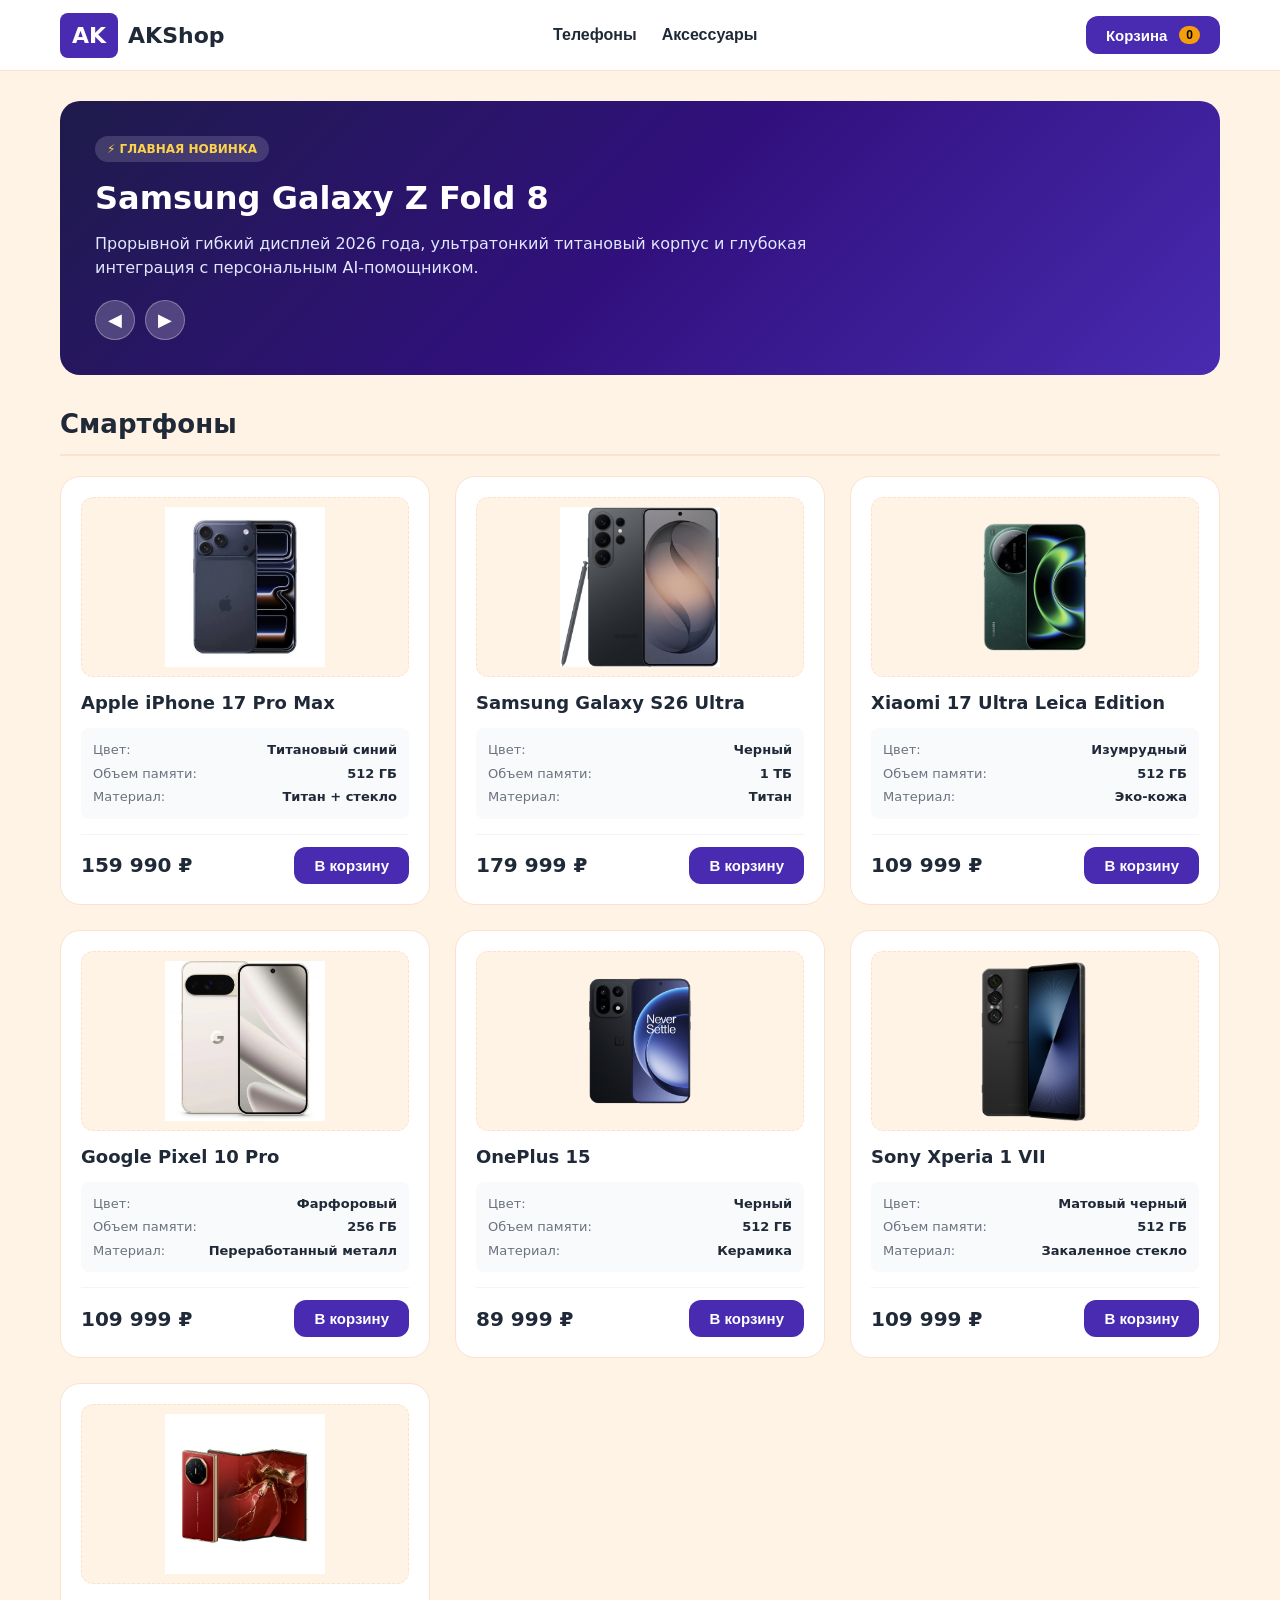
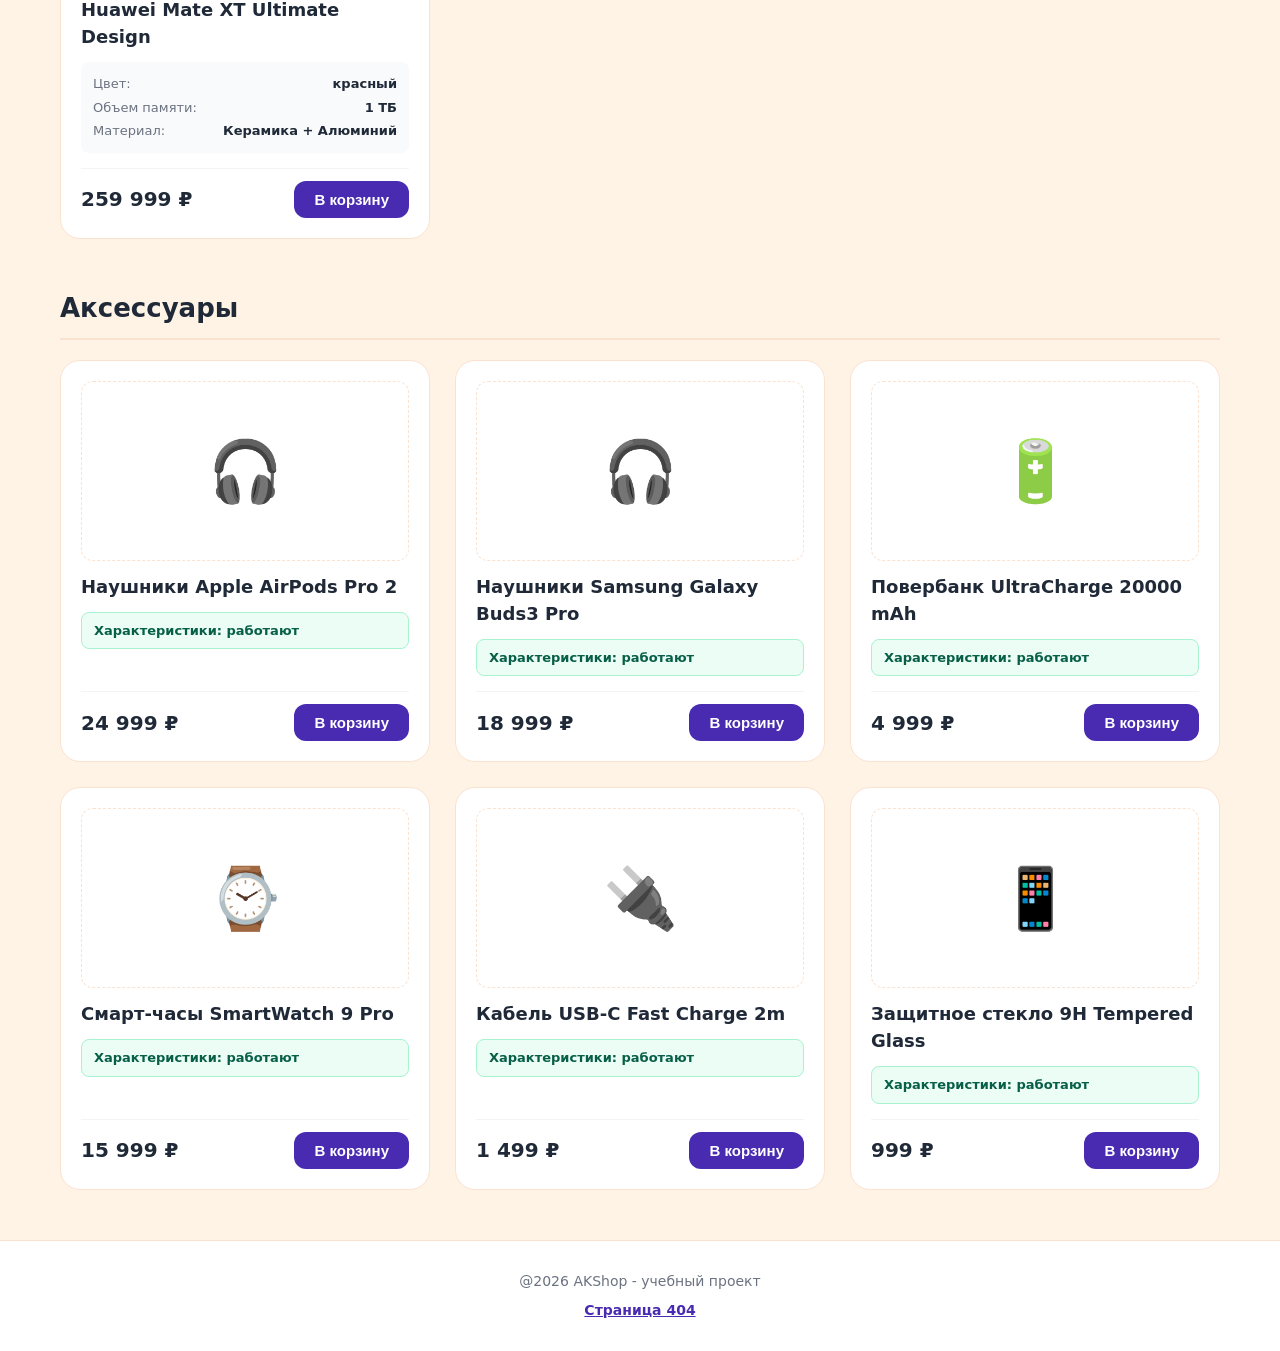
==== index.html @ 3157ddd4 "Rename aks.html to index.html" ====
<!DOCTYPE html>
<html lang="ru">
<head>
  <meta charset="UTF-8">
  <meta name="viewport" content="width=device-width, initial-scale=1.0">
  <title>AKShop — Интернет-магазин электроники</title>
  <link rel="stylesheet" href="style.css">
</head>
<body>

  <header>
    <div class="container header-inner">
      <div class="logo" id="logo-btn">
        <span class="logo-badge">AK</span>
        <span>AKShop</span>
      </div>

      <nav class="nav-links">
        <button class="nav-link" id="nav-phones">Телефоны</button>
        <button class="nav-link" id="nav-accessories">Аксессуары</button>
      </nav>

      <button class="btn" id="open-cart-btn">
        <span>Корзина</span>
        <span class="cart-badge" id="cart-count">0</span>
      </button>
    </div>
  </header>

  <main class="container" id="shop-view">
    

    <section class="news-slider">
      <div class="slider-content">
        <div class="slider-text">
          <span class="slider-tag">⚡ Главная Новинка</span>
          <h2 class="slider-title" id="slide-title">Samsung Galaxy Z Fold 8</h2>
          <p class="slider-desc" id="slide-desc">
            Прорывной гибкий дисплей 2026 года, ультратонкий титановый корпус и глубокая интеграция с персональным AI-помощником.
          </p>
          <div class="slider-controls">
            <button class="slider-arrow" id="prev-slide-btn">◀</button>
            <button class="slider-arrow" id="next-slide-btn">▶</button>
          </div>
        </div>
      </div>
    </section>

    
    <section id="phones-section">
      <div class="section-title">
        <span>Смартфоны</span>
      </div>
      <div class="product-grid" id="phones-grid"></div>
    </section>

    
    <section id="accessories-section">
      <div class="section-title">
        <span>Аксессуары</span>
      </div>
      <div class="product-grid" id="accessories-grid"></div>
    </section>

  </main>

  <main class="container hidden" id="view-404">
    <div class="page-404">
      <div class="code-404">404</div>
      <h1 style="font-size: 28px; font-weight: 800; margin-bottom: 10px;">Страница не найдена</h1>
      <p style="color: var(--text-muted); margin-bottom: 25px;">К сожалению, запрашиваемый ресурс не существует или был удален.</p>
      <button class="btn" id="back-home-btn">Вернуться на главную</button>
    </div>
  </main>

  <div class="modal-overlay hidden" id="cart-modal">
    <div class="modal-card">
      <div class="modal-header">
        <div class="modal-title" id="modal-header-text">Ваша корзина</div>
        <button class="close-btn" id="close-modal-btn">✕</button>
      </div>

      
      <div id="cart-items-view">
        <div class="modal-body" id="cart-items-list"></div>
        <div class="modal-footer" id="cart-footer">
          <div class="total-row">
            <span>Итого:</span>
            <span id="cart-total-price" style="color: var(--primary);">0 ₽</span>
          </div>
          <button class="btn" id="checkout-btn" style="width: 100%; padding: 14px;">Оформить заказ</button>
        </div>
      </div>


      <div class="modal-body hidden" id="order-success-view">
        <div class="order-success-box">
          <div style="font-size: 50px; margin-bottom: 10px;">✅</div>
          <h2 style="font-size: 22px; font-weight: 800;">Спасибо за ваш заказ!</h2>
          <p style="color: var(--text-muted); font-size: 14px; margin-top: 5px;">Ваша заявка успешно принята в обработку.</p>
          
          <div class="order-number" id="generated-order-num">Ваш заказ №0000-0000-0000</div>
          
          <button class="btn" id="finish-order-btn" style="width: 100%;">Закрыть и очистить корзину</button>
        </div>
      </div>
    </div>
  </div>


  <div class="toast hidden" id="toast-msg">Товар добавлен!</div>

  <footer>
    <div class="container">
      <p>@2026 AKShop - учебный проект</p>
      <a class="footer-link" id="link-404">Страница 404</a>
    </div>
  </footer>
  <script src="script.js"></script>
</body>
</html>
---- style.css ----
:root {
  --primary: #482bb0;
  --primary-hover: #371e8a;
  --primary-light: #efeafc;
  --bg-peach: #fff3e6;
  --card-bg: #ffffff;
  --border-color: #fbe2d0;
  --text-main: #1f2937;
  --text-muted: #6b7280;
  --success-bg: #ecfdf5;
  --success-text: #065f46;
  --radius-lg: 20px;
  --radius-md: 12px;
  --radius-sm: 8px;
}

* {
  box-sizing: border-box;
  margin: 0;
  padding: 0;
  animation: none !important;
  transition: background-color 0.15s ease, color 0.15s ease, border-color 0.15s ease, box-shadow 0.15s ease !important;
  transform: none !important;
}

body {
  background-color: var(--bg-peach);
  color: var(--text-main);
  font-family: system-ui, -apple-system, BlinkMacSystemFont, 'Segoe UI', Roboto, Helvetica, Arial, sans-serif;
  min-height: 100vh;
  display: flex;
  flex-direction: column;
  line-height: 1.5;
}

.container {
  max-width: 1200px;
  margin: 0 auto;
  padding: 0 20px;
  width: 100%;
}

.hidden {
  display: none !important;
}

header {
  background-color: #ffffff;
  border-bottom: 1px solid var(--border-color);
  position: sticky;
  top: 0;
  z-index: 100;
}

.header-inner {
  display: flex;
  align-items: center;
  justify-content: space-between;
  height: 70px;
}

.logo {
  display: flex;
  align-items: center;
  gap: 10px;
  cursor: pointer;
  font-size: 22px;
  font-weight: 800;
  color: var(--text-main);
  text-decoration: none;
}

.logo-badge {
  background-color: var(--primary);
  color: #ffffff;
  padding: 6px 12px;
  border-radius: var(--radius-sm);
  font-weight: 900;
}

.nav-links {
  display: flex;
  gap: 25px;
}

.nav-link {
  background: none;
  border: none;
  color: var(--text-main);
  font-size: 16px;
  font-weight: 600;
  cursor: pointer;
}

.nav-link:hover {
  color: var(--primary);
}

.btn {
  display: inline-flex;
  align-items: center;
  justify-content: center;
  gap: 8px;
  padding: 10px 20px;
  background-color: var(--primary);
  color: #ffffff;
  border: none;
  border-radius: var(--radius-md);
  font-size: 15px;
  font-weight: 600;
  cursor: pointer;
}

.btn:hover {
  background-color: var(--primary-hover);
}

.cart-badge {
  background-color: #f59e0b;
  color: #000000;
  font-size: 12px;
  font-weight: 800;
  padding: 2px 7px;
  border-radius: 999px;
  margin-left: 4px;
}

.news-slider {
  background: linear-gradient(135deg, #1e1b4b 0%, #31107d 50%, var(--primary) 100%);
  color: #ffffff;
  border-radius: var(--radius-lg);
  padding: 35px;
  margin: 30px 0;
  position: relative;
}

.slider-content {
  display: flex;
  justify-content: space-between;
  align-items: center;
  gap: 20px;
}

.slider-text {
  max-width: 750px;
}

.slider-tag {
  display: inline-block;
  background-color: rgba(255, 255, 255, 0.15);
  color: #fcd34d;
  font-size: 12px;
  font-weight: 700;
  text-transform: uppercase;
  padding: 4px 12px;
  border-radius: 999px;
  margin-bottom: 12px;
}

.slider-title {
  font-size: 32px;
  font-weight: 800;
  margin-bottom: 10px;
}

.slider-desc {
  font-size: 16px;
  color: #e0e7ff;
  margin-bottom: 20px;
}

.slider-controls {
  display: flex;
  gap: 10px;
  margin-top: 15px;
}

.slider-arrow {
  background-color: rgba(255, 255, 255, 0.2);
  color: #ffffff;
  border: 1px solid rgba(255, 255, 255, 0.3);
  width: 40px;
  height: 40px;
  border-radius: 50%;
  cursor: pointer;
  font-size: 18px;
  display: flex;
  align-items: center;
  justify-content: center;
}

.slider-arrow:hover {
  background-color: #ffffff;
  color: var(--primary);
}

.section-title {
  font-size: 26px;
  font-weight: 800;
  margin-bottom: 20px;
  padding-bottom: 10px;
  border-bottom: 2px solid var(--border-color);
  display: flex;
  justify-content: space-between;
  align-items: flex-end;
}

.section-subtitle {
  font-size: 14px;
  color: var(--text-muted);
  font-weight: 500;
}

.product-grid {
  display: grid;
  grid-template-columns: repeat(3, 1fr);
  gap: 25px;
  margin-bottom: 50px;
}

@media (max-width: 900px) {
  .product-grid {
    grid-template-columns: repeat(2, 1fr);
  }
}

@media (max-width: 600px) {
  .product-grid {
    grid-template-columns: 1fr;
  }
}

.product-card {
  background-color: var(--card-bg);
  border: 1px solid var(--border-color);
  border-radius: var(--radius-lg);
  padding: 20px;
  display: flex;
  flex-direction: column;
  justify-content: space-between;
}

.product-card:hover {
  border-color: var(--primary);
}

.photo-placeholder {
  background-color: var(--bg-peach);
  border: 1px dashed var(--border-color);
  border-radius: var(--radius-md);
  height: 180px;
  display: flex;
  flex-direction: column;
  align-items: center;
  justify-content: center;
  margin-bottom: 15px;
  color: var(--text-muted);
  font-size: 13px;
  text-align: center;
  padding: 10px;
}

.phone-icon-mock {
  font-size: 40px;
  margin-bottom: 8px;
}

.phone-img {
  width: 100%;
  height: 160px;
  object-fit: contain;
  display: block;
}

.photo-placeholder {
  display: flex;
  align-items: center;
  justify-content: center;
  overflow: hidden;
  margin-bottom: 12px;
}

.emoji-box {
  font-size: 60px;
}

.product-name {
  font-size: 18px;
  font-weight: 700;
  margin-bottom: 12px;
  color: var(--text-main);
}

.spec-list {
  background-color: #f9fafb;
  border-radius: var(--radius-sm);
  padding: 12px;
  margin-bottom: 15px;
  font-size: 13px;
}

.spec-item {
  display: flex;
  justify-content: space-between;
  margin-bottom: 4px;
}

.spec-item:last-child {
  margin-bottom: 0;
}

.spec-label {
  color: var(--text-muted);
}

.spec-value {
  font-weight: 600;
  color: var(--text-main);
}

.work-badge {
  background-color: var(--success-bg);
  color: var(--success-text);
  padding: 8px 12px;
  border-radius: var(--radius-sm);
  font-size: 13px;
  font-weight: 700;
  margin-bottom: 15px;
  display: block;
  border: 1px solid #a7f3d0;
}

.card-footer {
  display: flex;
  align-items: center;
  justify-content: space-between;
  padding-top: 12px;
  border-top: 1px solid #f3f4f6;
}

.price {
  font-size: 20px;
  font-weight: 800;
  color: var(--text-main);
}

.modal-overlay {
  position: fixed;
  top: 0;
  left: 0;
  width: 100%;
  height: 100%;
  background-color: rgba(0, 0, 0, 0.5);
  z-index: 1000;
  display: flex;
  align-items: center;
  justify-content: center;
  padding: 20px;
}

.modal-card {
  background-color: var(--card-bg);
  border-radius: var(--radius-lg);
  max-width: 550px;
  width: 100%;
  max-height: 90vh;
  display: flex;
  flex-direction: column;
  overflow: hidden;
  border: 1px solid var(--border-color);
}

.modal-header {
  padding: 20px;
  background-color: var(--bg-peach);
  border-bottom: 1px solid var(--border-color);
  display: flex;
  justify-content: space-between;
  align-items: center;
}

.modal-title {
  font-size: 20px;
  font-weight: 800;
}

.close-btn {
  background: none;
  border: none;
  font-size: 22px;
  cursor: pointer;
  color: var(--text-muted);
}

.close-btn:hover {
  color: var(--text-main);
}

.modal-body {
  padding: 20px;
  overflow-y: auto;
  flex-grow: 1;
}

.cart-item {
  display: flex;
  align-items: center;
  justify-content: space-between;
  padding: 12px 0;
  border-bottom: 1px solid #f3f4f6;
}

.cart-item-info {
  display: flex;
  align-items: center;
  gap: 12px;
}

.cart-item-title {
  font-weight: 700;
  font-size: 14px;
}

.cart-item-price {
  font-size: 13px;
  color: var(--text-muted);
}

.qty-controls {
  display: flex;
  align-items: center;
  gap: 8px;
}

.qty-btn {
  width: 28px;
  height: 28px;
  background-color: #f3f4f6;
  border: 1px solid #e5e7eb;
  border-radius: var(--radius-sm);
  cursor: pointer;
  font-weight: 800;
}

.qty-btn:hover {
  background-color: #e5e7eb;
}

.delete-btn {
  background: none;
  border: none;
  color: #ef4444;
  cursor: pointer;
  font-size: 16px;
  margin-left: 10px;
}

.delete-btn:hover {
  color: #dc2626;
}

.modal-footer {
  padding: 20px;
  background-color: var(--bg-peach);
  border-top: 1px solid var(--border-color);
}

.total-row {
  display: flex;
  justify-content: space-between;
  align-items: center;
  margin-bottom: 15px;
  font-size: 18px;
  font-weight: 800;
}

.order-success-box {
  text-align: center;
  padding: 30px 10px;
}

.order-number {
  background-color: var(--bg-peach);
  border: 2px dashed var(--primary);
  padding: 15px;
  border-radius: var(--radius-md);
  font-size: 18px;
  font-weight: 800;
  color: var(--primary);
  margin: 20px 0;
}

footer {
  background-color: #ffffff;
  border-top: 1px solid var(--border-color);
  padding: 30px 0;
  margin-top: auto;
  text-align: center;
  font-size: 14px;
  color: var(--text-muted);
}

.footer-link {
  color: var(--primary);
  font-weight: 700;
  text-decoration: underline;
  cursor: pointer;
  display: inline-block;
  margin-top: 8px;
}

.footer-link:hover {
  color: var(--primary-hover);
}

.page-404 {
  text-align: center;
  padding: 80px 20px;
  margin: auto 0;
}

.code-404 {
  font-size: 96px;
  font-weight: 900;
  color: var(--primary);
  line-height: 1;
  margin-bottom: 10px;
}

.toast {
  position: fixed;
  bottom: 20px;
  right: 20px;
  background-color: #1f2937;
  color: #ffffff;
  padding: 12px 20px;
  border-radius: var(--radius-md);
  font-size: 14px;
  font-weight: 600;
  z-index: 2000;
}
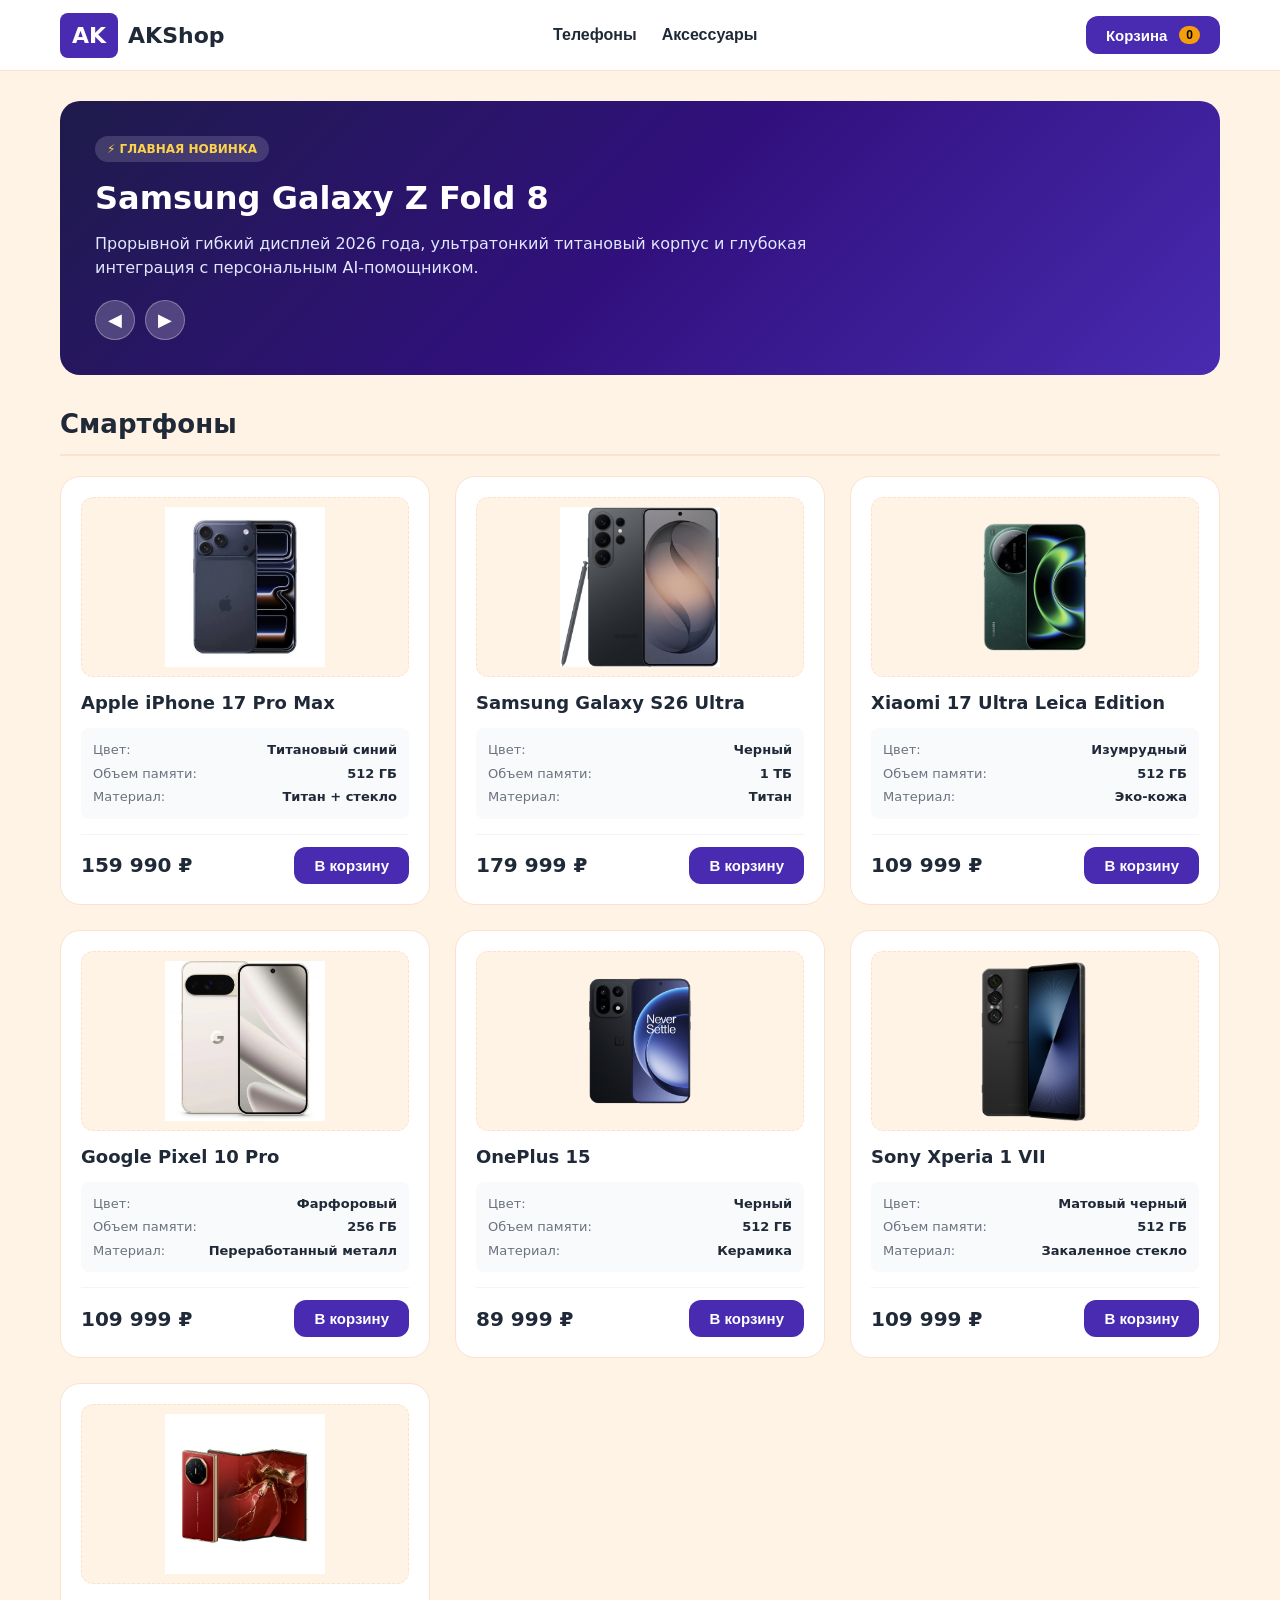
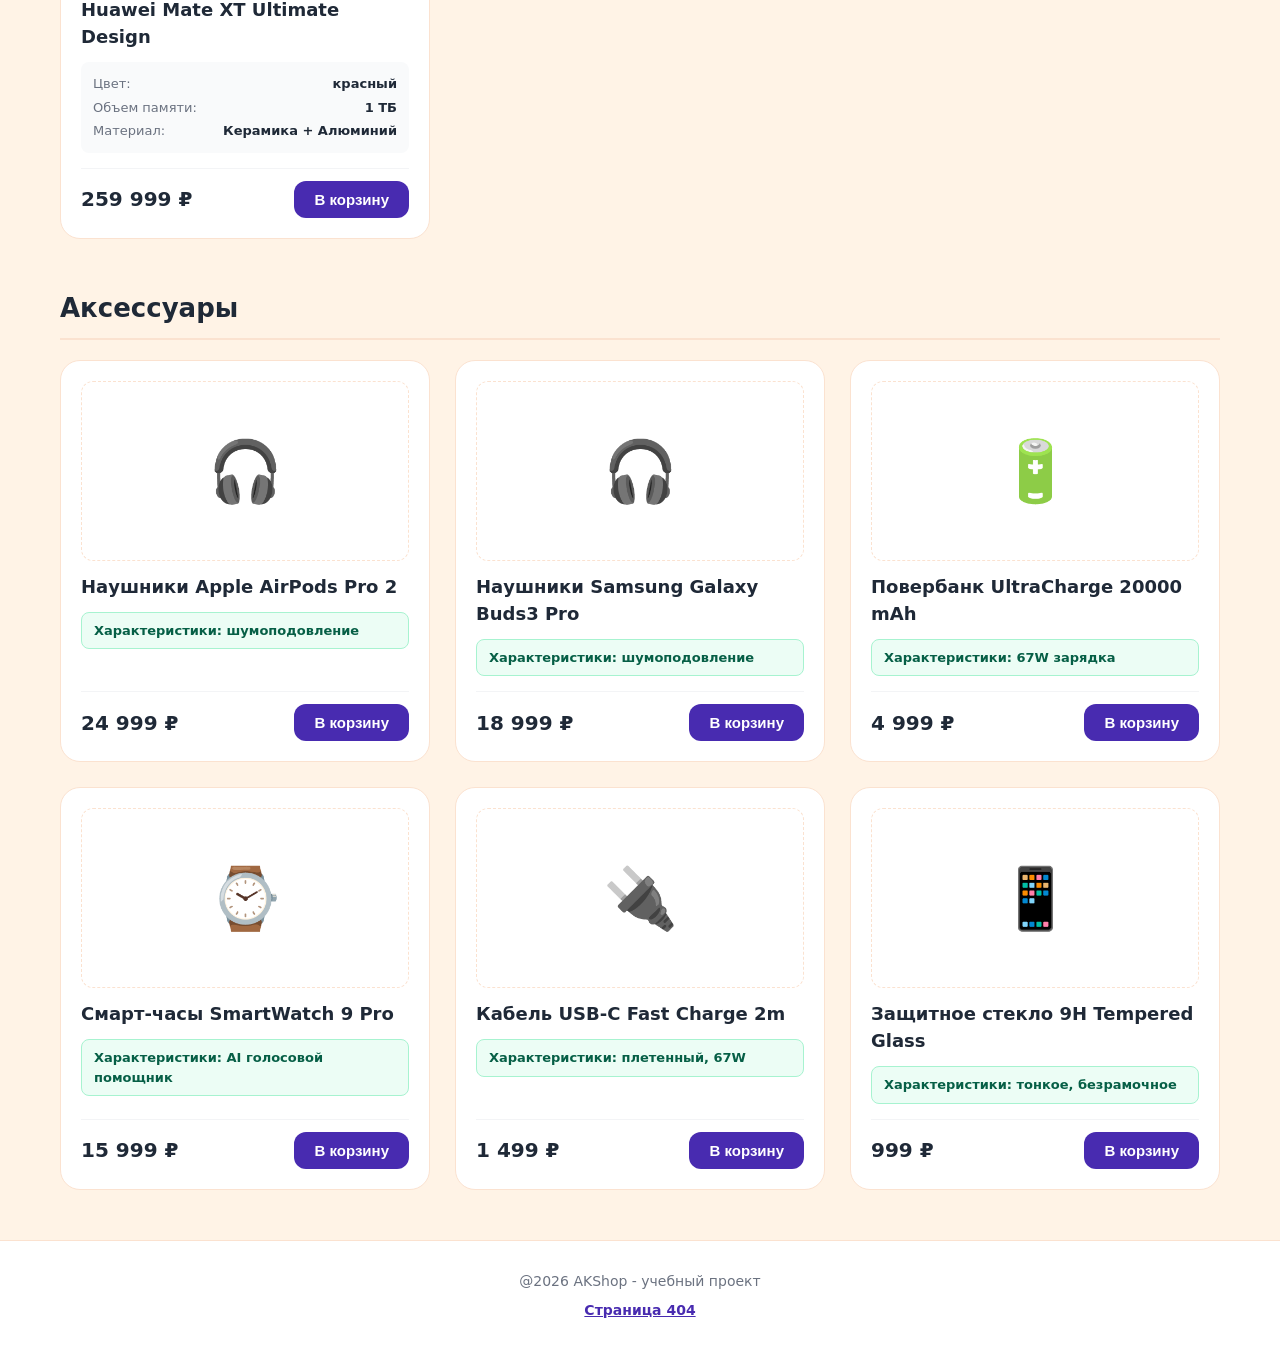
==== commit 5bc3e5d1: "Add files via upload" ====
--- a/index.html
+++ b/index.html
@@ -2,7 +2,7 @@
 <html lang="ru">
 <head>
   <meta charset="UTF-8">
-  <meta name="viewport" content="width=device-width, initial-scale=1.0">
+  <meta name="viewport" content="width=device-width, initial-scale=1.0, maximum-scale=1.0, user-scalable=yes">
   <title>AKShop — Интернет-магазин электроники</title>
   <link rel="stylesheet" href="style.css">
 </head>
@@ -29,7 +29,6 @@
 
   <main class="container" id="shop-view">
     
-
     <section class="news-slider">
       <div class="slider-content">
         <div class="slider-text">
@@ -46,7 +45,6 @@
       </div>
     </section>
 
-    
     <section id="phones-section">
       <div class="section-title">
         <span>Смартфоны</span>
@@ -54,7 +52,6 @@
       <div class="product-grid" id="phones-grid"></div>
     </section>
 
-    
     <section id="accessories-section">
       <div class="section-title">
         <span>Аксессуары</span>
@@ -80,7 +77,6 @@
         <button class="close-btn" id="close-modal-btn">✕</button>
       </div>
 
-      
       <div id="cart-items-view">
         <div class="modal-body" id="cart-items-list"></div>
         <div class="modal-footer" id="cart-footer">
@@ -91,7 +87,6 @@
           <button class="btn" id="checkout-btn" style="width: 100%; padding: 14px;">Оформить заказ</button>
         </div>
       </div>
-
 
       <div class="modal-body hidden" id="order-success-view">
         <div class="order-success-box">
@@ -107,7 +102,6 @@
     </div>
   </div>
 
-
   <div class="toast hidden" id="toast-msg">Товар добавлен!</div>
 
   <footer>
@@ -118,4 +112,4 @@
   </footer>
   <script src="script.js"></script>
 </body>
-</html>
+</html>
--- a/style.css
+++ b/style.css
@@ -455,10 +455,6 @@
   margin-left: 10px;
 }
 
-.delete-btn:hover {
-  color: #dc2626;
-}
-
 .modal-footer {
   padding: 20px;
   background-color: var(--bg-peach);
@@ -538,4 +534,202 @@
   font-size: 14px;
   font-weight: 600;
   z-index: 2000;
+}
+
+/* телефон */
+@media (max-width: 600px) {
+
+  .container {
+    padding: 0 12px;
+  }
+
+  .header-inner {
+    height: auto;
+    flex-wrap: wrap;
+    gap: 8px;
+    padding: 10px 0;
+  }
+
+  .logo {
+    font-size: 18px;
+  }
+
+  .logo-badge {
+    padding: 4px 8px;
+    font-size: 14px;
+  }
+
+  .nav-links {
+    gap: 12px;
+    order: 3;
+    width: 100%;
+    justify-content: center;
+    margin-top: 4px;
+  }
+
+  .nav-link {
+    font-size: 14px;
+  }
+
+  #open-cart-btn {
+    padding: 8px 12px;
+    font-size: 13px;
+  }
+
+  .news-slider {
+    padding: 20px 16px;
+    margin: 16px 0;
+    border-radius: 16px;
+  }
+
+  .slider-title {
+    font-size: 22px;
+  }
+
+  .slider-desc {
+    font-size: 14px;
+  }
+
+  .slider-tag {
+    font-size: 11px;
+  }
+
+  .slider-arrow {
+    width: 34px;
+    height: 34px;
+    font-size: 15px;
+  }
+
+  .section-title {
+    font-size: 20px;
+    margin-bottom: 14px;
+  }
+
+  .product-grid {
+    grid-template-columns: 1fr;
+    gap: 14px;
+    margin-bottom: 30px;
+  }
+
+  .product-card {
+    padding: 14px;
+    border-radius: 16px;
+  }
+
+  .photo-placeholder {
+    height: 150px;
+  }
+
+  .phone-img {
+    height: 130px;
+  }
+
+  .emoji-box {
+    font-size: 50px;
+  }
+
+  .product-name {
+    font-size: 16px;
+    margin-bottom: 8px;
+  }
+
+  .spec-list {
+    padding: 10px;
+    font-size: 12px;
+  }
+
+  .price {
+    font-size: 18px;
+  }
+
+  .btn {
+    padding: 8px 14px;
+    font-size: 13px;
+  }
+
+  .modal-overlay {
+    padding: 0;
+    align-items: flex-end;
+  }
+
+  .modal-card {
+    max-width: 100%;
+    width: 100%;
+    max-height: 92vh;
+    border-radius: 20px 20px 0 0;
+  }
+
+  .modal-header {
+    padding: 16px;
+  }
+
+  .modal-title {
+    font-size: 17px;
+  }
+
+  .modal-body {
+    padding: 16px;
+  }
+
+  .cart-item {
+    flex-wrap: wrap;
+    gap: 8px;
+  }
+
+  .cart-item-info {
+    width: 100%;
+  }
+
+  .cart-item-title {
+    font-size: 13px;
+  }
+
+  .qty-controls {
+    margin-left: auto;
+  }
+
+  .modal-footer {
+    padding: 16px;
+  }
+
+  .total-row {
+    font-size: 16px;
+  }
+
+  .code-404 {
+    font-size: 72px;
+  }
+
+  .page-404 {
+    padding: 50px 16px;
+  }
+
+  footer {
+    padding: 20px 0;
+    font-size: 13px;
+  }
+
+  .toast {
+    left: 12px;
+    right: 12px;
+    bottom: 12px;
+    text-align: center;
+    font-size: 13px;
+  }
+}
+
+/* Планшеты */
+@media (max-width: 900px) and (min-width: 601px) {
+  .product-grid {
+    grid-template-columns: repeat(2, 1fr);
+    gap: 18px;
+  }
+
+  .news-slider {
+    padding: 25px;
+  }
+
+  .slider-title {
+    font-size: 26px;
+  }
 }
